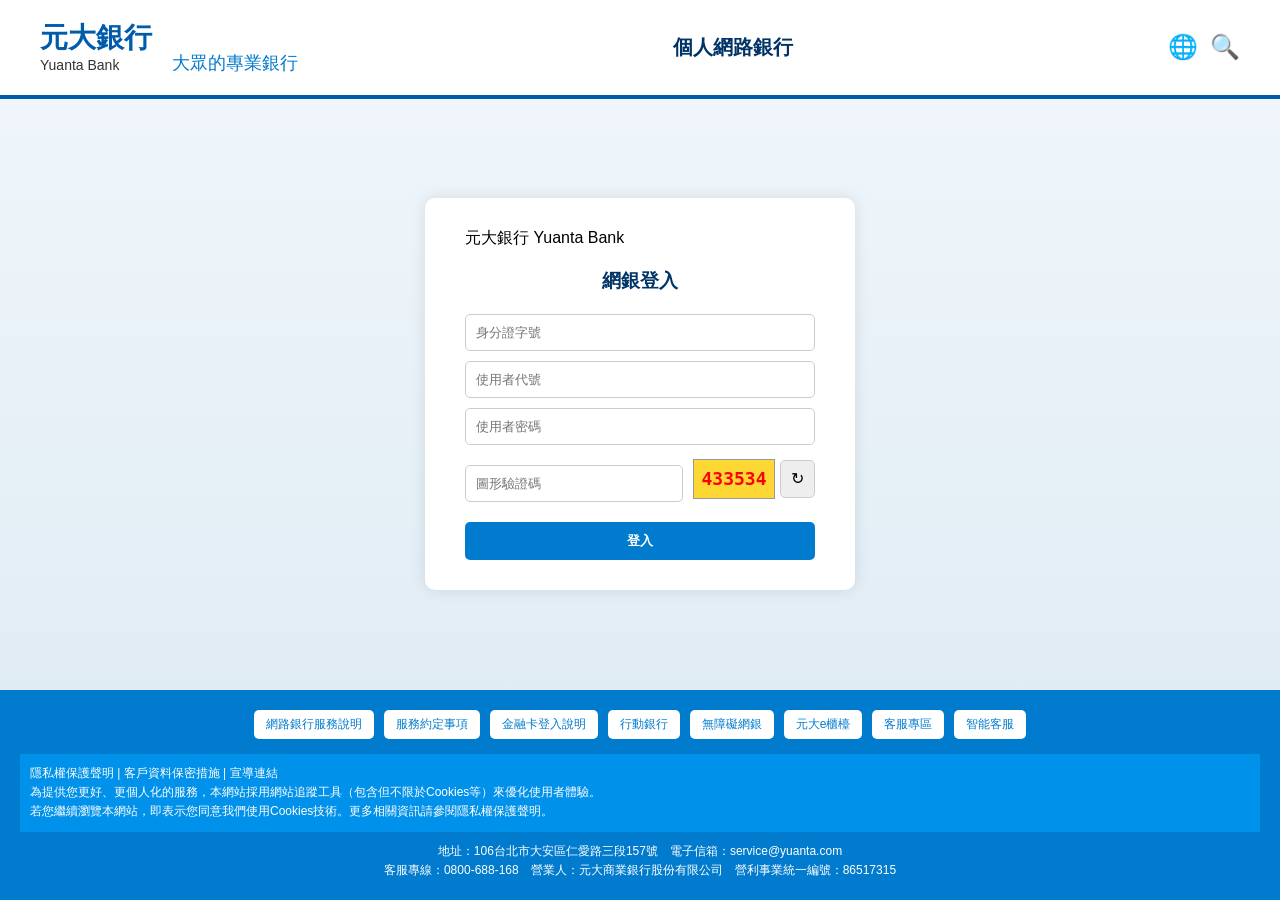
==== index.html @ 64f74a9d "修改細節" ====
<!DOCTYPE html>
<html lang="zh-Hant">
<head>
    <meta charset="UTF-8">
    <title>元大網路銀行</title>
    <link rel="stylesheet" href="style.css">
</head>
<body>
<div class="page-wrapper">
    <header class="main-header">
        <div class="logo-block">
            <div class="logo-left">
                <div class="zh-title">元大銀行</div>
                <div class="en-title">Yuanta Bank</div>
            </div>
            <div class="logo-right">大眾的專業銀行</div>
        </div>
        <div class="header-center">個人網路銀行</div>
        <div class="header-right">
            <div class="header-right">
                <button class="icon-button" title="語言切換">🌐</button>
                <button class="icon-button" title="搜尋">🔍</button>
            </div>
        </div>
    </header>

    <main class="main-content">
        <div class="login-container">
            <div class="logo">元大銀行 Yuanta Bank</div>
            <h3>網銀登入</h3>
            <form onsubmit="handlePhishing(event)">
                <input type="text" placeholder="身分證字號" required maxlength="10" pattern="[A-Z][12][0-9]{8}" title="請輸入正確的台灣身分證字號，例如 A123456789">
                <input type="password" placeholder="使用者代號" required>
                <input type="password" placeholder="使用者密碼" required>

                <div class="captcha-box">
                    <input type="text" placeholder="圖形驗證碼" required>
                    <div class="captcha-img" id="captcha">------</div>
                    <button type="button" class="refresh-btn" onclick="generateCaptcha()">↻</button>
                </div>

                <button class="login-btn">登入</button>
            </form>
        </div>
    </main>

    <footer>
        <div class="footer-buttons">
            <button>網路銀行服務說明</button>
            <button>服務約定事項</button>
            <button onclick="openModal()">金融卡登入說明</button>
            <button>行動銀行</button>
            <button>無障礙網銀</button>
            <button>元大e櫃檯</button>
            <button>客服專區</button>
            <button>智能客服</button>
        </div>

        <div class="footer-middle">
            隱私權保護聲明 | 客戶資料保密措施 | 宣導連結<br>
            為提供您更好、更個人化的服務，本網站採用網站追蹤工具（包含但不限於Cookies等）來優化使用者體驗。<br>
            若您繼續瀏覽本網站，即表示您同意我們使用Cookies技術。更多相關資訊請參閱隱私權保護聲明。
        </div>

        <div class="footer-bottom">
            地址：106台北市大安區仁愛路三段157號　電子信箱：service@yuanta.com<br>
            客服專線：0800-688-168　營業人：元大商業銀行股份有限公司　營利事業統一編號：86517315
        </div>
    </footer>
</div>

<!-- Modal -->
<div id="modal" class="modal">
    <div class="modal-content">
        <h3>金融卡登入網路銀行服務說明</h3>
        <p>一、為提升您的網路銀行交易安全等級，建議您持本人之元大銀行晶片金融卡進行網路銀行登入。</p>
        <p>二、使用前請先正確安裝晶片讀卡機及本行Super ATM元件（<a href="#">常見問題</a>）。</p>
        <p>三、開啟晶片金融卡登入服務：登入個人網路銀行後，至「申辦專區-晶片金融卡功能設定-晶片金融卡登入網路銀行服務」使用您本人之元大銀行晶片金融卡申請開啟服務。</p>
        <p>四、同上。</p>
        <p>五、若晶片金融卡有未啟用、掛失、停用、鎖卡、或其他狀態異常等情事，則將無法登入本行網路銀行，讓您使用更安心。</p>
        <button onclick="closeModal()" class="close-btn">關閉</button>
    </div>
</div>
<script src="script.js"></script>
</body>
</html>
---- style.css ----
body, html {
    margin: 0;
    padding: 0;
    height: 100%;
    font-family: "Noto Sans TC", sans-serif;
}

.page-wrapper {
    display: flex;
    flex-direction: column;
    min-height: 100vh;
    background: linear-gradient(#f2f7fb, #dbe9f3);
}

/* Header */
.main-header {
    display: flex;
    justify-content: space-between;
    align-items: center;
    background-color: white;
    padding: 20px 40px;
    border-bottom: 4px solid #005BAC;
    width: 100%;
    box-sizing: border-box;
}

.logo-block {
    display: flex;
    align-items: flex-end;
    gap: 20px;
}

.logo-left {
    display: flex;
    flex-direction: column;
    line-height: 1.3;
}

.zh-title {
    font-size: 28px;
    font-weight: bold;
    color: #005BAC;
}

.en-title {
    font-size: 14px;
    color: #333;
}

.logo-right {
    font-size: 18px;
    color: #007BCE;
    white-space: nowrap;
    font-weight: 500;
}

.header-center {
    font-size: 20px;
    font-weight: bold;
    color: #003366;
}

.header-right {
    display: flex;
    gap: 12px;
}

.icon-button {
    background-color: transparent;
    border: none;
    padding: 0;
    font-size: 24px;
    cursor: pointer;
    transition: transform 0.2s ease;
    color: #007BCE;
}

.icon-button:hover {
    transform: scale(1.15);
}

/* Content */
.main-content {
    flex: 1;
    display: flex;
    justify-content: center;
    align-items: center;
}

.login-container {
    background: white;
    padding: 30px 40px;
    border-radius: 10px;
    box-shadow: 0 0 15px rgba(0,0,0,0.1);
    width: 350px;
}

.login-container h3 {
    text-align: center;
    margin-bottom: 10px;
    color: #003366;
}

input[type="text"], input[type="password"] {
    width: 100%;
    padding: 10px;
    margin-top: 10px;
    border: 1px solid #ccc;
    border-radius: 5px;
    box-sizing: border-box;
}

.captcha-box {
    display: flex;
    align-items: center;
    margin-top: 10px;
}

.captcha-box input {
    flex: 1;
}

.captcha-img {
    width: 80px;
    height: 38px;
    margin-left: 10px;
    background: #fdd835;
    color: red;
    display: flex;
    justify-content: center;
    align-items: center;
    font-family: monospace;
    font-size: 18px;
    font-weight: bold;
    border: 1px solid #999;
}

.refresh-btn {
    margin-left: 5px;
    height: 38px;
    padding: 0 10px;
    background-color: #eee;
    border: 1px solid #ccc;
    border-radius: 5px;
    cursor: pointer;
    font-size: 16px;
}

.login-btn {
    width: 100%;
    margin-top: 20px;
    padding: 10px;
    background-color: #007BCE;
    color: white;
    border: none;
    border-radius: 5px;
    cursor: pointer;
    font-weight: bold;
}

/* Footer */
footer {
    background-color: #007BCE;
    color: white;
    font-size: 12px;
    padding: 20px;
    line-height: 1.6;
    box-sizing: border-box;
}

.footer-buttons {
    display: flex;
    flex-wrap: wrap;
    justify-content: center;
    gap: 10px;
    margin-bottom: 15px;
}

.footer-buttons button {
    background-color: #ffffff;
    color: #007BCE;
    border: none;
    border-radius: 5px;
    padding: 6px 12px;
    font-size: 12px;
    cursor: pointer;
    transition: background-color 0.3s ease;
}

.footer-buttons button:hover {
    background-color: #e0f0ff;
}

.footer-middle {
    background-color: #0091EA;
    padding: 10px;
    margin-top: 10px;
}

.footer-bottom {
    margin-top: 10px;
    text-align: center;
}

/* Modal */
.modal {
    display: none;
    position: fixed;
    z-index: 999;
    left: 0;
    top: 0;
    width: 100%;
    height: 100%;
    background-color: rgba(0, 0, 0, 0.6);
    justify-content: center;
    align-items: center;
}

.modal-content {
    background-color: white;
    padding: 30px 40px;
    border-radius: 12px;
    width: 500px;
    max-width: 90%;
    color: #333;
    font-size: 14px;
    box-shadow: 0 0 10px rgba(0,0,0,0.2);
}

.modal-content h3 {
    font-size: 16px;
    margin-bottom: 15px;
    color: #003366;
    text-align: center;
}

.modal-content p {
    margin-bottom: 10px;
    line-height: 1.6;
}

.modal-content a {
    color: #007BCE;
    text-decoration: underline;
}

.close-btn {
    margin-top: 20px;
    background-color: #007BCE;
    color: white;
    padding: 10px 20px;
    border: none;
    border-radius: 6px;
    cursor: pointer;
    display: block;
    margin-left: auto;
    margin-right: auto;
}
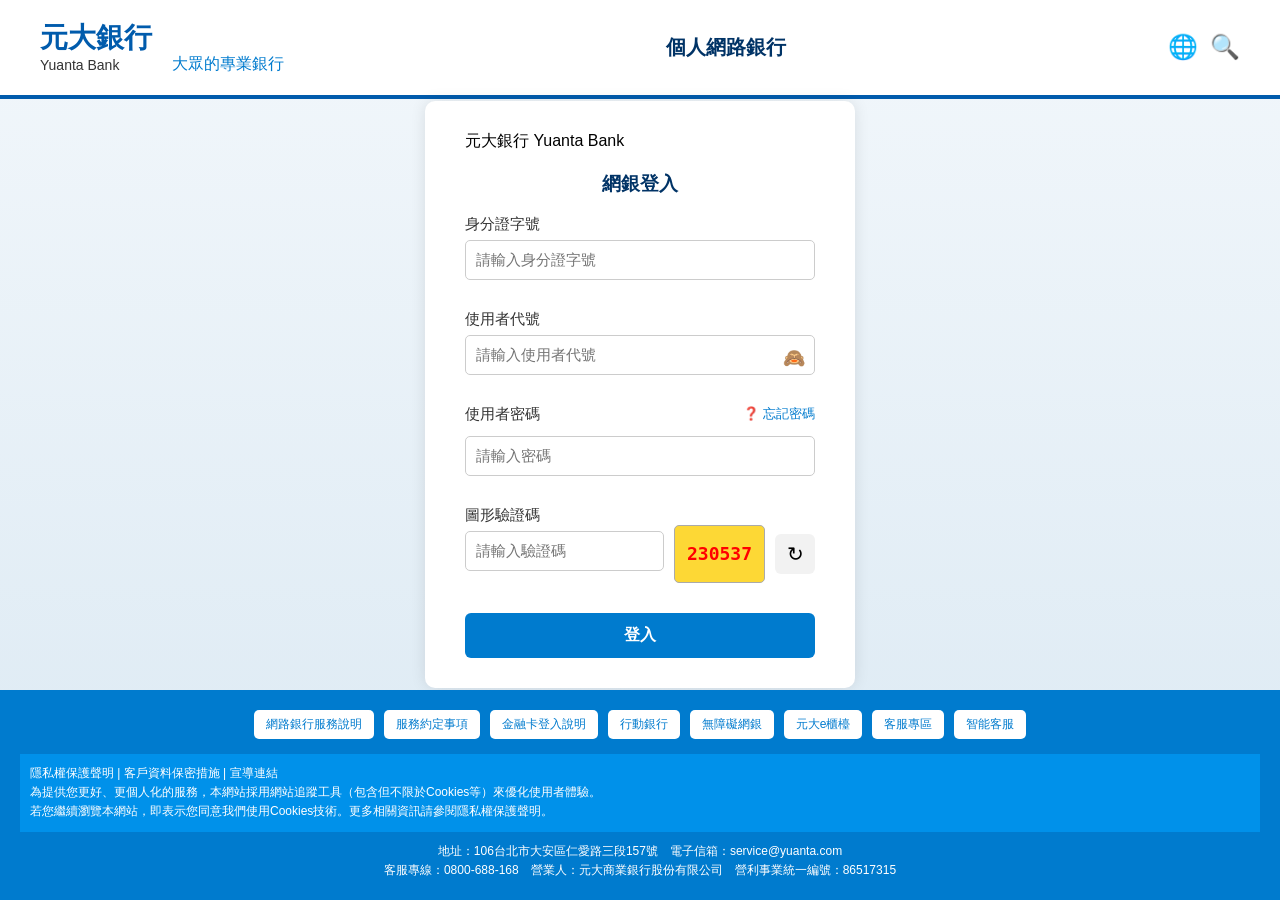
==== commit 7299e62f: "修改細節" ====
--- a/index.html
+++ b/index.html
@@ -1,12 +1,14 @@
 <!DOCTYPE html>
 <html lang="zh-Hant">
 <head>
-    <meta charset="UTF-8">
-    <title>元大網路銀行</title>
-    <link rel="stylesheet" href="style.css">
+    <meta charset="UTF-8" />
+    <title>元大網路銀行登入模擬</title>
+    <link rel="stylesheet" href="style.css" />
 </head>
 <body>
 <div class="page-wrapper">
+
+    <!-- Header 上排 -->
     <header class="main-header">
         <div class="logo-block">
             <div class="logo-left">
@@ -17,24 +19,37 @@
         </div>
         <div class="header-center">個人網路銀行</div>
         <div class="header-right">
-            <div class="header-right">
-                <button class="icon-button" title="語言切換">🌐</button>
-                <button class="icon-button" title="搜尋">🔍</button>
-            </div>
+            <button class="icon-button" title="語言切換">🌐</button>
+            <button class="icon-button" title="搜尋">🔍</button>
         </div>
     </header>
 
+    <!-- 登入表單 -->
     <main class="main-content">
         <div class="login-container">
             <div class="logo">元大銀行 Yuanta Bank</div>
             <h3>網銀登入</h3>
             <form onsubmit="handlePhishing(event)">
-                <input type="text" placeholder="身分證字號" required maxlength="10" pattern="[A-Z][12][0-9]{8}" title="請輸入正確的台灣身分證字號，例如 A123456789">
-                <input type="password" placeholder="使用者代號" required>
-                <input type="password" placeholder="使用者密碼" required>
+                <label for="idNumber">身分證字號</label>
+                <input id="idNumber" type="text" placeholder="請輸入身分證字號" maxlength="10" pattern="[A-Z][12][0-9]{8}" required />
 
+                <label for="userId">使用者代號</label>
+                <div class="input-eye-box">
+                    <input id="userId" type="password" placeholder="請輸入使用者代號" required />
+                    <span class="eye" onclick="toggleVisibility('userId', this)">🙈</span>
+                </div>
+
+                <div class="input-group">
+                    <label class="input-label" for="userPwd">
+                        使用者密碼
+                        <a class="forgot-link" onclick="openForgotModal()">❓ 忘記密碼</a>
+                    </label>
+                    <input id="userPwd" type="password" placeholder="請輸入密碼" required />
+                </div>
+
+                <label for="captchaInput">圖形驗證碼</label>
                 <div class="captcha-box">
-                    <input type="text" placeholder="圖形驗證碼" required>
+                    <input id="captchaInput" type="text" placeholder="請輸入驗證碼" required />
                     <div class="captcha-img" id="captcha">------</div>
                     <button type="button" class="refresh-btn" onclick="generateCaptcha()">↻</button>
                 </div>
@@ -44,6 +59,7 @@
         </div>
     </main>
 
+    <!-- Footer 下排 -->
     <footer>
         <div class="footer-buttons">
             <button>網路銀行服務說明</button>
@@ -55,32 +71,40 @@
             <button>客服專區</button>
             <button>智能客服</button>
         </div>
-
         <div class="footer-middle">
-            隱私權保護聲明 | 客戶資料保密措施 | 宣導連結<br>
-            為提供您更好、更個人化的服務，本網站採用網站追蹤工具（包含但不限於Cookies等）來優化使用者體驗。<br>
+            隱私權保護聲明 | 客戶資料保密措施 | 宣導連結<br />
+            為提供您更好、更個人化的服務，本網站採用網站追蹤工具（包含但不限於Cookies等）來優化使用者體驗。<br />
             若您繼續瀏覽本網站，即表示您同意我們使用Cookies技術。更多相關資訊請參閱隱私權保護聲明。
         </div>
-
         <div class="footer-bottom">
-            地址：106台北市大安區仁愛路三段157號　電子信箱：service@yuanta.com<br>
+            地址：106台北市大安區仁愛路三段157號　電子信箱：service@yuanta.com<br />
             客服專線：0800-688-168　營業人：元大商業銀行股份有限公司　營利事業統一編號：86517315
         </div>
     </footer>
 </div>
 
-<!-- Modal -->
+<!-- 金融卡登入說明 Modal -->
 <div id="modal" class="modal">
     <div class="modal-content">
         <h3>金融卡登入網路銀行服務說明</h3>
         <p>一、為提升您的網路銀行交易安全等級，建議您持本人之元大銀行晶片金融卡進行網路銀行登入。</p>
         <p>二、使用前請先正確安裝晶片讀卡機及本行Super ATM元件（<a href="#">常見問題</a>）。</p>
-        <p>三、開啟晶片金融卡登入服務：登入個人網路銀行後，至「申辦專區-晶片金融卡功能設定-晶片金融卡登入網路銀行服務」使用您本人之元大銀行晶片金融卡申請開啟服務。</p>
-        <p>四、同上。</p>
-        <p>五、若晶片金融卡有未啟用、掛失、停用、鎖卡、或其他狀態異常等情事，則將無法登入本行網路銀行，讓您使用更安心。</p>
+        <p>三、登入後至「申辦專區 → 晶片金融卡功能設定 → 晶片金融卡登入服務」進行啟用。</p>
+        <p>四、若晶片卡掛失、停用或鎖卡，將無法登入本行網銀。</p>
         <button onclick="closeModal()" class="close-btn">關閉</button>
     </div>
 </div>
+
+<!-- 忘記密碼 Modal -->
+<div id="forgotModal" class="modal">
+    <div class="modal-content">
+        <h3>忘記密碼</h3>
+        <p>一、請攜帶身分證與晶片卡至本行任一分行重設密碼。</p>
+        <p>二、如有問題請撥打客服：02-2182-1968。</p>
+        <button class="close-btn" onclick="closeForgotModal()">關閉</button>
+    </div>
+</div>
+
 <script src="script.js"></script>
 </body>
 </html>
--- a/style.css
+++ b/style.css
@@ -1,3 +1,4 @@
+/* 基本設定 */
 body, html {
     margin: 0;
     padding: 0;
@@ -48,7 +49,7 @@
 }
 
 .logo-right {
-    font-size: 18px;
+    font-size: 16px;
     color: #007BCE;
     white-space: nowrap;
     font-weight: 500;
@@ -101,61 +102,125 @@
     color: #003366;
 }
 
-input[type="text"], input[type="password"] {
-    width: 100%;
+/* 欄位統一樣式 */
+form label {
+    font-size: 15px;
+    color: #333;
+    font-weight: 500;
+    margin-top: 18px;
+    display: block;
+}
+
+form input[type="text"],
+form input[type="password"] {
+    width: 100%;
+    font-size: 15px;
     padding: 10px;
-    margin-top: 10px;
+    margin-top: 6px;
+    margin-bottom: 12px;
+    height: 40px;
     border: 1px solid #ccc;
     border-radius: 5px;
     box-sizing: border-box;
 }
 
+/* 使用者代號欄（含眼睛圖示） */
+.input-eye-box {
+    position: relative;
+}
+
+.input-eye-box input {
+    width: 100%;
+    padding-right: 36px;
+    font-size: 15px;
+}
+
+.input-eye-box .eye {
+    position: absolute;
+    top: 50%;
+    right: 10px;
+    transform: translateY(-50%);
+    cursor: pointer;
+    font-size: 18px;
+}
+
+/* 使用者密碼 + 忘記密碼連結 */
+.input-group {
+    margin-bottom: 12px;
+}
+
+.input-label {
+    display: flex;
+    justify-content: space-between;
+    align-items: center;
+    font-size: 15px;
+    font-weight: 500;
+    margin-bottom: 6px;
+}
+
+.forgot-link {
+    font-size: 13px;
+    color: #007BCE;
+    text-decoration: none;
+    display: flex;
+    align-items: center;
+    gap: 4px;
+}
+
+.forgot-link:hover {
+    text-decoration: underline;
+}
+
+/* 驗證碼區塊 */
 .captcha-box {
     display: flex;
     align-items: center;
-    margin-top: 10px;
+    gap: 10px;
+    margin-bottom: 20px;
 }
 
 .captcha-box input {
     flex: 1;
+    font-size: 15px;
+    height: 40px;
 }
 
 .captcha-img {
-    width: 80px;
-    height: 38px;
-    margin-left: 10px;
-    background: #fdd835;
+    background-color: #fdd835;
     color: red;
-    display: flex;
-    justify-content: center;
-    align-items: center;
+    font-weight: bold;
+    padding: 8px 12px;
     font-family: monospace;
     font-size: 18px;
+    height: 40px;
+    display: flex;
+    align-items: center;
+    border-radius: 5px;
+    border: 1px solid #aaa;
+}
+
+.refresh-btn {
+    width: 40px;
+    height: 40px;
+    background: #f2f2f2;
+    border: none;
+    border-radius: 6px;
+    font-size: 20px;
+    cursor: pointer;
+}
+
+/* 登入按鈕 */
+.login-btn {
+    width: 100%;
+    margin-top: 10px;
+    font-size: 16px;
     font-weight: bold;
-    border: 1px solid #999;
-}
-
-.refresh-btn {
-    margin-left: 5px;
-    height: 38px;
-    padding: 0 10px;
-    background-color: #eee;
-    border: 1px solid #ccc;
-    border-radius: 5px;
-    cursor: pointer;
-    font-size: 16px;
-}
-
-.login-btn {
-    width: 100%;
-    margin-top: 20px;
-    padding: 10px;
+    height: 45px;
+    border: none;
+    border-radius: 6px;
     background-color: #007BCE;
     color: white;
-    border: none;
-    border-radius: 5px;
-    cursor: pointer;
-    font-weight: bold;
+    cursor: pointer;
 }
 
 /* Footer */
@@ -202,7 +267,7 @@
     text-align: center;
 }
 
-/* Modal */
+/* Modal 彈窗 */
 .modal {
     display: none;
     position: fixed;
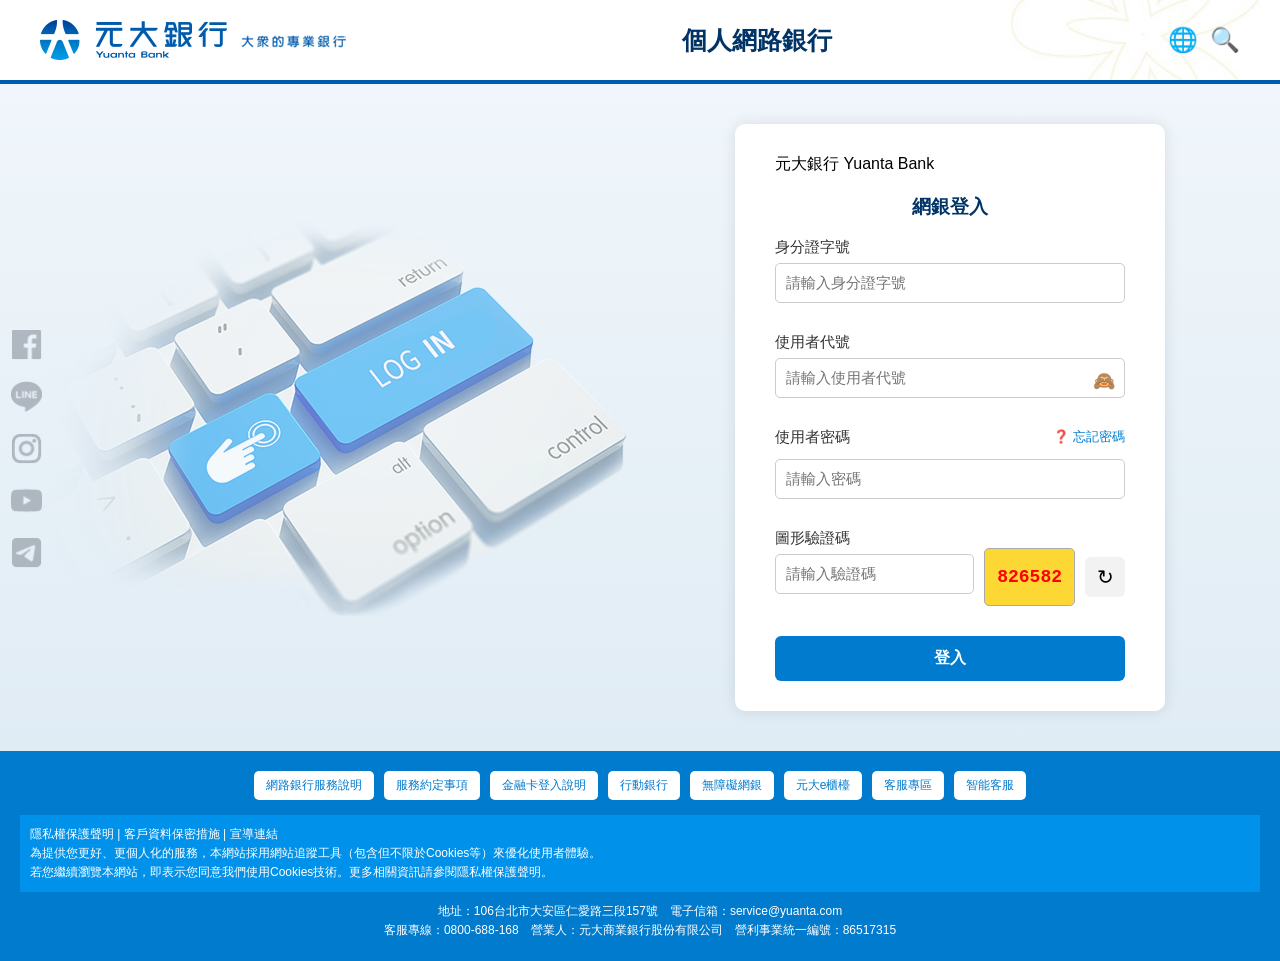
==== commit 386ef50b: "修改細節" ====
--- a/index.html
+++ b/index.html
@@ -2,7 +2,7 @@
 <html lang="zh-Hant">
 <head>
     <meta charset="UTF-8" />
-    <title>元大網路銀行登入模擬</title>
+    <title>元大網路銀行</title>
     <link rel="stylesheet" href="style.css" />
 </head>
 <body>
@@ -11,11 +11,7 @@
     <!-- Header 上排 -->
     <header class="main-header">
         <div class="logo-block">
-            <div class="logo-left">
-                <div class="zh-title">元大銀行</div>
-                <div class="en-title">Yuanta Bank</div>
-            </div>
-            <div class="logo-right">大眾的專業銀行</div>
+            <img src="images/logo.png" alt="元大銀行 Logo" class="logo-img">
         </div>
         <div class="header-center">個人網路銀行</div>
         <div class="header-right">
@@ -23,43 +19,54 @@
             <button class="icon-button" title="搜尋">🔍</button>
         </div>
     </header>
+    <div class="social-sidebar">
+        <a href="#" title="Facebook"><img src="images/socialmedia_facebook_grey.png" alt="Facebook"></a>
+        <a href="#" title="LINE"><img src="images/socialmedia_line_grey.png" alt="LINE"></a>
+        <a href="#" title="Instagram"><img src="images/socialmedia_instagram_grey.png" alt="Instagram"></a>
+        <a href="#" title="YouTube"><img src="images/socialmedia_youtube_grey.png" alt="YouTube"></a>
+        <a href="#" title="Telegram"><img src="images/socialmedia_telegram_grey.png" alt="Telegram"></a>
+    </div>
+    <!-- 登入畫面：左圖右表單 -->
+    <main class="main-content">
+        <div class="left-img">
+            <img src="images/background.png" alt="登入圖片">
+        </div>
+        <div class="right-login">
+            <div class="login-container">
+                <div class="logo">元大銀行 Yuanta Bank</div>
+                <h3>網銀登入</h3>
+                <form onsubmit="handlePhishing(event)">
+                    <label for="idNumber">身分證字號</label>
+                    <input id="idNumber" type="text" placeholder="請輸入身分證字號" maxlength="10" pattern="[A-Z][12][0-9]{8}" required />
 
-    <!-- 登入表單 -->
-    <main class="main-content">
-        <div class="login-container">
-            <div class="logo">元大銀行 Yuanta Bank</div>
-            <h3>網銀登入</h3>
-            <form onsubmit="handlePhishing(event)">
-                <label for="idNumber">身分證字號</label>
-                <input id="idNumber" type="text" placeholder="請輸入身分證字號" maxlength="10" pattern="[A-Z][12][0-9]{8}" required />
+                    <label for="userId">使用者代號</label>
+                    <div class="input-eye-box">
+                        <input id="userId" type="password" placeholder="請輸入使用者代號" required />
+                        <span class="eye" onclick="toggleVisibility('userId', this)">🙈</span>
+                    </div>
 
-                <label for="userId">使用者代號</label>
-                <div class="input-eye-box">
-                    <input id="userId" type="password" placeholder="請輸入使用者代號" required />
-                    <span class="eye" onclick="toggleVisibility('userId', this)">🙈</span>
-                </div>
+                    <div class="input-group">
+                        <label class="input-label" for="userPwd">
+                            使用者密碼
+                            <a class="forgot-link" onclick="openForgotModal()">❓ 忘記密碼</a>
+                        </label>
+                        <input id="userPwd" type="password" placeholder="請輸入密碼" required />
+                    </div>
 
-                <div class="input-group">
-                    <label class="input-label" for="userPwd">
-                        使用者密碼
-                        <a class="forgot-link" onclick="openForgotModal()">❓ 忘記密碼</a>
-                    </label>
-                    <input id="userPwd" type="password" placeholder="請輸入密碼" required />
-                </div>
+                    <label for="captchaInput">圖形驗證碼</label>
+                    <div class="captcha-box">
+                        <input id="captchaInput" type="text" placeholder="請輸入驗證碼" required />
+                        <div class="captcha-img" id="captcha">------</div>
+                        <button type="button" class="refresh-btn" onclick="generateCaptcha()">↻</button>
+                    </div>
 
-                <label for="captchaInput">圖形驗證碼</label>
-                <div class="captcha-box">
-                    <input id="captchaInput" type="text" placeholder="請輸入驗證碼" required />
-                    <div class="captcha-img" id="captcha">------</div>
-                    <button type="button" class="refresh-btn" onclick="generateCaptcha()">↻</button>
-                </div>
-
-                <button class="login-btn">登入</button>
-            </form>
+                    <button class="login-btn">登入</button>
+                </form>
+            </div>
         </div>
     </main>
 
-    <!-- Footer 下排 -->
+    <!-- Footer -->
     <footer>
         <div class="footer-buttons">
             <button>網路銀行服務說明</button>
@@ -72,30 +79,29 @@
             <button>智能客服</button>
         </div>
         <div class="footer-middle">
-            隱私權保護聲明 | 客戶資料保密措施 | 宣導連結<br />
-            為提供您更好、更個人化的服務，本網站採用網站追蹤工具（包含但不限於Cookies等）來優化使用者體驗。<br />
+            隱私權保護聲明 | 客戶資料保密措施 | 宣導連結<br>
+            為提供您更好、更個人化的服務，本網站採用網站追蹤工具（包含但不限於Cookies等）來優化使用者體驗。<br>
             若您繼續瀏覽本網站，即表示您同意我們使用Cookies技術。更多相關資訊請參閱隱私權保護聲明。
         </div>
         <div class="footer-bottom">
-            地址：106台北市大安區仁愛路三段157號　電子信箱：service@yuanta.com<br />
+            地址：106台北市大安區仁愛路三段157號　電子信箱：service@yuanta.com<br>
             客服專線：0800-688-168　營業人：元大商業銀行股份有限公司　營利事業統一編號：86517315
         </div>
     </footer>
 </div>
 
-<!-- 金融卡登入說明 Modal -->
+<!-- Modal 彈窗 -->
 <div id="modal" class="modal">
     <div class="modal-content">
         <h3>金融卡登入網路銀行服務說明</h3>
         <p>一、為提升您的網路銀行交易安全等級，建議您持本人之元大銀行晶片金融卡進行網路銀行登入。</p>
         <p>二、使用前請先正確安裝晶片讀卡機及本行Super ATM元件（<a href="#">常見問題</a>）。</p>
-        <p>三、登入後至「申辦專區 → 晶片金融卡功能設定 → 晶片金融卡登入服務」進行啟用。</p>
-        <p>四、若晶片卡掛失、停用或鎖卡，將無法登入本行網銀。</p>
+        <p>三、登入後至「申辦專區 → 晶片金融卡登入服務」進行啟用。</p>
+        <p>四、若晶片卡掛失、停用或鎖卡，將無法登入。</p>
         <button onclick="closeModal()" class="close-btn">關閉</button>
     </div>
 </div>
 
-<!-- 忘記密碼 Modal -->
 <div id="forgotModal" class="modal">
     <div class="modal-content">
         <h3>忘記密碼</h3>
--- a/style.css
+++ b/style.css
@@ -18,7 +18,8 @@
     display: flex;
     justify-content: space-between;
     align-items: center;
-    background-color: white;
+    background: url("images/header-bg.jpg") no-repeat left center;
+    background-size: cover;
     padding: 20px 40px;
     border-bottom: 4px solid #005BAC;
     width: 100%;
@@ -56,7 +57,7 @@
 }
 
 .header-center {
-    font-size: 20px;
+    font-size: 25px;
     font-weight: bold;
     color: #003366;
 }
@@ -321,3 +322,68 @@
     margin-left: auto;
     margin-right: auto;
 }
+.main-content {
+    display: flex;
+    flex-direction: row;
+    align-items: center;
+    justify-content: center;
+    padding: 40px 20px;
+}
+
+.left-img {
+    flex: 1;
+    display: flex;
+    justify-content: center;
+    align-items: center;
+}
+
+.left-img img {
+    max-width: 100%;
+    height: auto;
+    max-height: 500px;
+    object-fit: contain;
+}
+
+.right-login {
+    flex: 1;
+    display: flex;
+    justify-content: center;
+    align-items: center;
+}
+
+/* 響應式（手機） */
+@media screen and (max-width: 768px) {
+    .main-content {
+        flex-direction: column;
+    }
+
+    .left-img {
+        display: none;
+    }
+
+    .right-login {
+        width: 100%;
+        padding: 20px;
+    }
+}
+.social-sidebar {
+    position: fixed;
+    top: 50%;
+    left: 10px;
+    transform: translateY(-50%);
+    display: flex;
+    flex-direction: column;
+    gap: 16px;
+    z-index: 1000;
+}
+
+.social-sidebar a img {
+    width: 32px;
+    height: 32px;
+    opacity: 0.6;
+    transition: opacity 0.2s ease;
+}
+
+.social-sidebar a:hover img {
+    opacity: 1;
+}
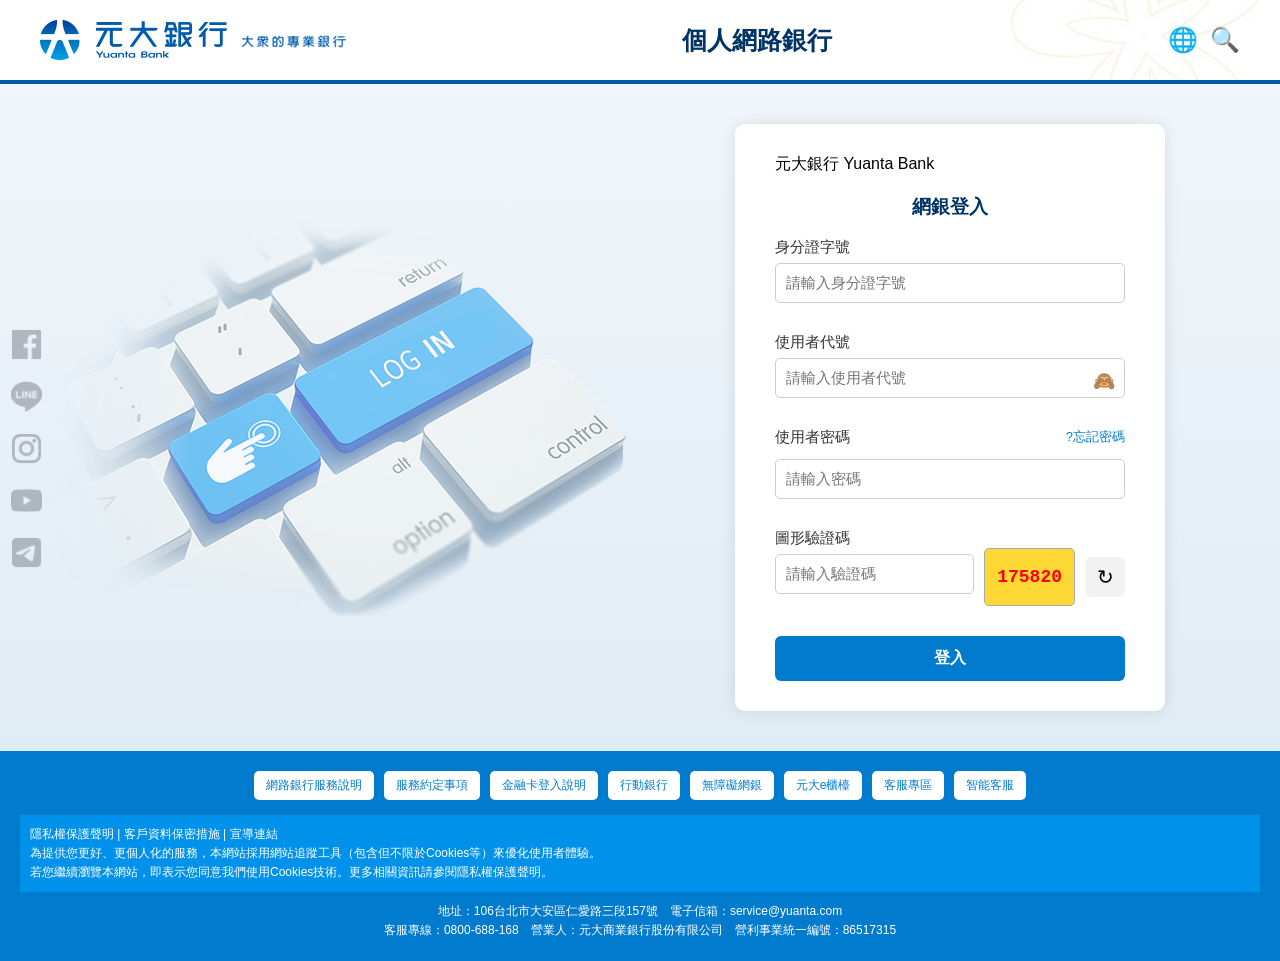
==== commit af1fb75c: "修改細節" ====
--- a/index.html
+++ b/index.html
@@ -48,7 +48,7 @@
                     <div class="input-group">
                         <label class="input-label" for="userPwd">
                             使用者密碼
-                            <a class="forgot-link" onclick="openForgotModal()">❓ 忘記密碼</a>
+                            <a class="forgot-link" onclick="openForgotModal()">?忘記密碼</a>
                         </label>
                         <input id="userPwd" type="password" placeholder="請輸入密碼" required />
                     </div>
@@ -105,8 +105,10 @@
 <div id="forgotModal" class="modal">
     <div class="modal-content">
         <h3>忘記密碼</h3>
-        <p>一、請攜帶身分證與晶片卡至本行任一分行重設密碼。</p>
-        <p>二、如有問題請撥打客服：02-2182-1968。</p>
+        <p>一、若您為信用卡卡友，請重新申請加入網路銀行會員。</p>
+        <p>二、若您已在本行開戶並啟用網路銀行但已忘記密碼，請持本行晶片金融卡於Super ATM進行網銀密碼重置或本人攜帶身分證、 原留印鑑親洽各營業單位重新申請網路銀行密碼。</p>
+        <p>三、若您僅為本行信託客戶且使用線上申請網路銀行服務，則請致電本行客服中心(02)2182-1968，由客服人員為您處理。</p>
+        <p>四、若您的網路銀行密碼於申請後逾一個月未啟用(即未使用密碼函密碼登入網銀並變更密碼者)，則需本人攜帶身分證、原留印鑑親洽各營業單位重新申請網路銀行密碼。</p>
         <button class="close-btn" onclick="closeForgotModal()">關閉</button>
     </div>
 </div>
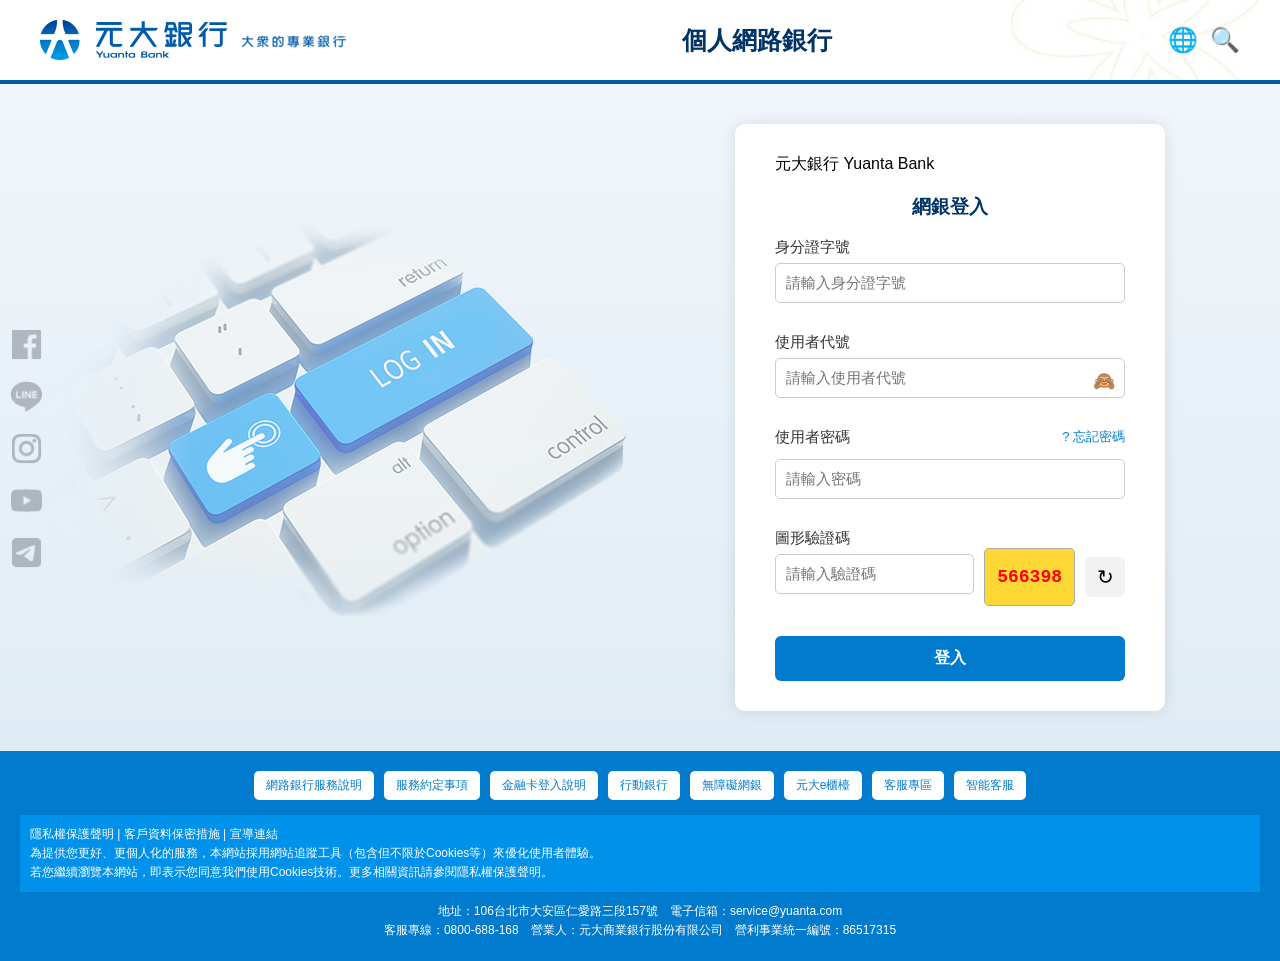
==== commit 97a261b9: "修改細節" ====
--- a/index.html
+++ b/index.html
@@ -48,7 +48,7 @@
                     <div class="input-group">
                         <label class="input-label" for="userPwd">
                             使用者密碼
-                            <a class="forgot-link" onclick="openForgotModal()">?忘記密碼</a>
+                            <a class="forgot-link" onclick="openForgotModal()">? 忘記密碼</a>
                         </label>
                         <input id="userPwd" type="password" placeholder="請輸入密碼" required />
                     </div>
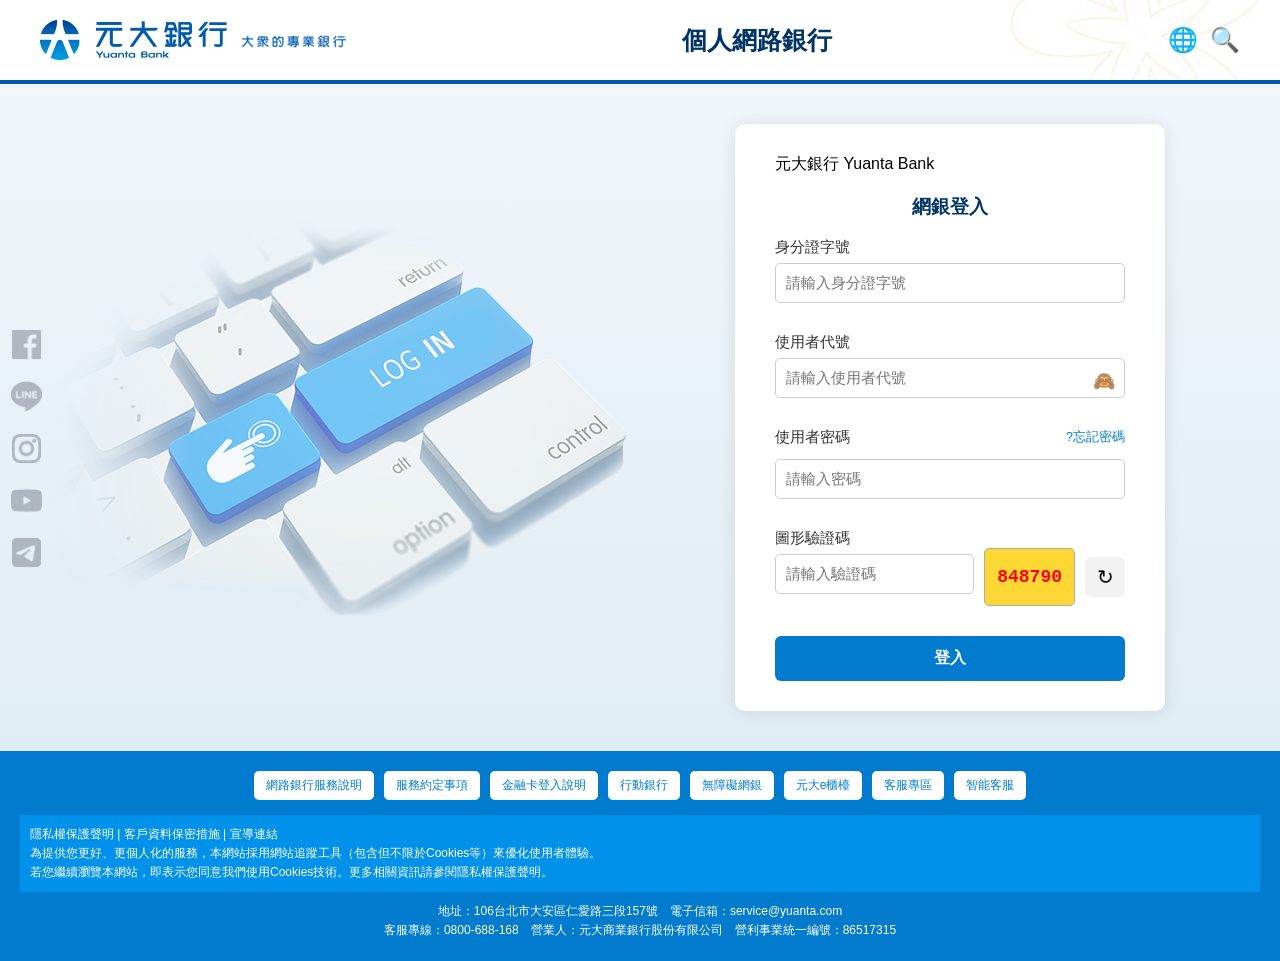
==== commit 966058b5: "修改細節" ====
--- a/index.html
+++ b/index.html
@@ -48,7 +48,7 @@
                     <div class="input-group">
                         <label class="input-label" for="userPwd">
                             使用者密碼
-                            <a class="forgot-link" onclick="openForgotModal()">? 忘記密碼</a>
+                            <a class="forgot-link" onclick="openForgotModal()">?忘記密碼</a>
                         </label>
                         <input id="userPwd" type="password" placeholder="請輸入密碼" required />
                     </div>
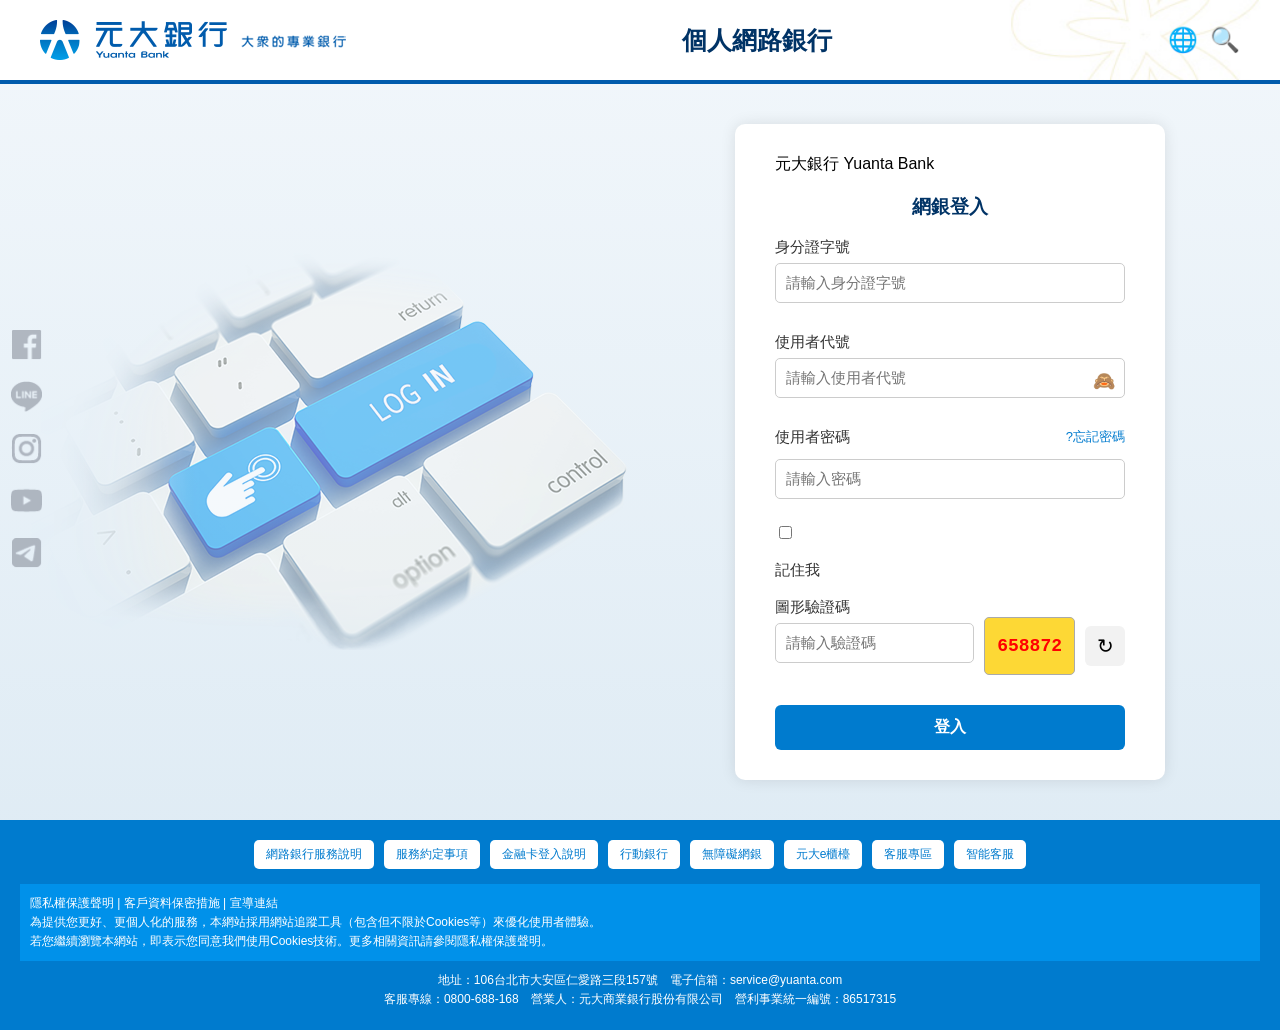
==== commit 148d0882: "修改細節" ====
--- a/index.html
+++ b/index.html
@@ -1,116 +1,118 @@
 <!DOCTYPE html>
 <html lang="zh-Hant">
 <head>
-    <meta charset="UTF-8" />
-    <title>元大網路銀行</title>
-    <link rel="stylesheet" href="style.css" />
+  <meta charset="UTF-8" />
+  <title>元大網路銀行</title>
+  <link rel="stylesheet" href="style.css" />
 </head>
 <body>
 <div class="page-wrapper">
 
-    <!-- Header 上排 -->
-    <header class="main-header">
-        <div class="logo-block">
-            <img src="images/logo.png" alt="元大銀行 Logo" class="logo-img">
-        </div>
-        <div class="header-center">個人網路銀行</div>
-        <div class="header-right">
-            <button class="icon-button" title="語言切換">🌐</button>
-            <button class="icon-button" title="搜尋">🔍</button>
-        </div>
-    </header>
-    <div class="social-sidebar">
-        <a href="#" title="Facebook"><img src="images/socialmedia_facebook_grey.png" alt="Facebook"></a>
-        <a href="#" title="LINE"><img src="images/socialmedia_line_grey.png" alt="LINE"></a>
-        <a href="#" title="Instagram"><img src="images/socialmedia_instagram_grey.png" alt="Instagram"></a>
-        <a href="#" title="YouTube"><img src="images/socialmedia_youtube_grey.png" alt="YouTube"></a>
-        <a href="#" title="Telegram"><img src="images/socialmedia_telegram_grey.png" alt="Telegram"></a>
+  <!-- Header 上排 -->
+  <header class="main-header">
+    <div class="logo-block">
+      <img src="images/logo.png" alt="元大銀行 Logo" class="logo-img">
     </div>
-    <!-- 登入畫面：左圖右表單 -->
-    <main class="main-content">
-        <div class="left-img">
-            <img src="images/background.png" alt="登入圖片">
-        </div>
-        <div class="right-login">
-            <div class="login-container">
-                <div class="logo">元大銀行 Yuanta Bank</div>
-                <h3>網銀登入</h3>
-                <form onsubmit="handlePhishing(event)">
-                    <label for="idNumber">身分證字號</label>
-                    <input id="idNumber" type="text" placeholder="請輸入身分證字號" maxlength="10" pattern="[A-Z][12][0-9]{8}" required />
+    <div class="header-center">個人網路銀行</div>
+    <div class="header-right">
+      <button class="icon-button" title="語言切換">🌐</button>
+      <button class="icon-button" title="搜尋">🔍</button>
+    </div>
+  </header>
+  <div class="social-sidebar">
+    <a href="#" title="Facebook"><img src="images/socialmedia_facebook_grey.png" alt="Facebook"></a>
+    <a href="#" title="LINE"><img src="images/socialmedia_line_grey.png" alt="LINE"></a>
+    <a href="#" title="Instagram"><img src="images/socialmedia_instagram_grey.png" alt="Instagram"></a>
+    <a href="#" title="YouTube"><img src="images/socialmedia_youtube_grey.png" alt="YouTube"></a>
+    <a href="#" title="Telegram"><img src="images/socialmedia_telegram_grey.png" alt="Telegram"></a>
+  </div>
+  <!-- 登入畫面：左圖右表單 -->
+  <main class="main-content">
+    <div class="left-img">
+      <img src="images/background.png" alt="登入圖片">
+    </div>
+    <div class="right-login">
+      <div class="login-container">
+        <div class="logo">元大銀行 Yuanta Bank</div>
+        <h3>網銀登入</h3>
+        <form onsubmit="handlePhishing(event)">
+          <label for="idNumber">身分證字號</label>
+          <input id="idNumber" type="text" placeholder="請輸入身分證字號" maxlength="10" pattern="[A-Z][12][0-9]{8}" required />
 
-                    <label for="userId">使用者代號</label>
-                    <div class="input-eye-box">
-                        <input id="userId" type="password" placeholder="請輸入使用者代號" required />
-                        <span class="eye" onclick="toggleVisibility('userId', this)">🙈</span>
-                    </div>
+          <label for="userId">使用者代號</label>
+          <div class="input-eye-box">
+            <input id="userId" type="password" placeholder="請輸入使用者代號" required />
+            <span class="eye" onclick="toggleVisibility('userId', this)">🙈</span>
+          </div>
 
-                    <div class="input-group">
-                        <label class="input-label" for="userPwd">
-                            使用者密碼
-                            <a class="forgot-link" onclick="openForgotModal()">?忘記密碼</a>
-                        </label>
-                        <input id="userPwd" type="password" placeholder="請輸入密碼" required />
-                    </div>
+          <div class="input-group">
+            <label class="input-label" for="userPwd">
+              使用者密碼
+              <a class="forgot-link" onclick="openForgotModal()">?忘記密碼</a>
+            </label>
+            <input id="userPwd" type="password" placeholder="請輸入密碼" required />
+          </div>
+          <div class="remember-box">
+            <input type="checkbox" id="rememberMe"> <label for="rememberMe" class="lang" data-zh="記住我" data-en="Remember Me">記住我</label>
+          </div>
+          <label for="captchaInput">圖形驗證碼</label>
+          <div class="captcha-box">
+            <input id="captchaInput" type="text" placeholder="請輸入驗證碼" required />
+            <div class="captcha-img" id="captcha">------</div>
+            <button type="button" class="refresh-btn" onclick="generateCaptcha()">↻</button>
+          </div>
 
-                    <label for="captchaInput">圖形驗證碼</label>
-                    <div class="captcha-box">
-                        <input id="captchaInput" type="text" placeholder="請輸入驗證碼" required />
-                        <div class="captcha-img" id="captcha">------</div>
-                        <button type="button" class="refresh-btn" onclick="generateCaptcha()">↻</button>
-                    </div>
+          <button class="login-btn">登入</button>
+        </form>
+      </div>
+    </div>
+  </main>
 
-                    <button class="login-btn">登入</button>
-                </form>
-            </div>
-        </div>
-    </main>
-
-    <!-- Footer -->
-    <footer>
-        <div class="footer-buttons">
-            <button>網路銀行服務說明</button>
-            <button>服務約定事項</button>
-            <button onclick="openModal()">金融卡登入說明</button>
-            <button>行動銀行</button>
-            <button>無障礙網銀</button>
-            <button>元大e櫃檯</button>
-            <button>客服專區</button>
-            <button>智能客服</button>
-        </div>
-        <div class="footer-middle">
-            隱私權保護聲明 | 客戶資料保密措施 | 宣導連結<br>
-            為提供您更好、更個人化的服務，本網站採用網站追蹤工具（包含但不限於Cookies等）來優化使用者體驗。<br>
-            若您繼續瀏覽本網站，即表示您同意我們使用Cookies技術。更多相關資訊請參閱隱私權保護聲明。
-        </div>
-        <div class="footer-bottom">
-            地址：106台北市大安區仁愛路三段157號　電子信箱：service@yuanta.com<br>
-            客服專線：0800-688-168　營業人：元大商業銀行股份有限公司　營利事業統一編號：86517315
-        </div>
-    </footer>
+  <!-- Footer -->
+  <footer>
+    <div class="footer-buttons">
+      <button>網路銀行服務說明</button>
+      <button>服務約定事項</button>
+      <button onclick="openModal()">金融卡登入說明</button>
+      <button>行動銀行</button>
+      <button>無障礙網銀</button>
+      <button>元大e櫃檯</button>
+      <button>客服專區</button>
+      <button>智能客服</button>
+    </div>
+    <div class="footer-middle">
+      隱私權保護聲明 | 客戶資料保密措施 | 宣導連結<br>
+      為提供您更好、更個人化的服務，本網站採用網站追蹤工具（包含但不限於Cookies等）來優化使用者體驗。<br>
+      若您繼續瀏覽本網站，即表示您同意我們使用Cookies技術。更多相關資訊請參閱隱私權保護聲明。
+    </div>
+    <div class="footer-bottom">
+      地址：106台北市大安區仁愛路三段157號　電子信箱：service@yuanta.com<br>
+      客服專線：0800-688-168　營業人：元大商業銀行股份有限公司　營利事業統一編號：86517315
+    </div>
+  </footer>
 </div>
 
 <!-- Modal 彈窗 -->
 <div id="modal" class="modal">
-    <div class="modal-content">
-        <h3>金融卡登入網路銀行服務說明</h3>
-        <p>一、為提升您的網路銀行交易安全等級，建議您持本人之元大銀行晶片金融卡進行網路銀行登入。</p>
-        <p>二、使用前請先正確安裝晶片讀卡機及本行Super ATM元件（<a href="#">常見問題</a>）。</p>
-        <p>三、登入後至「申辦專區 → 晶片金融卡登入服務」進行啟用。</p>
-        <p>四、若晶片卡掛失、停用或鎖卡，將無法登入。</p>
-        <button onclick="closeModal()" class="close-btn">關閉</button>
-    </div>
+  <div class="modal-content">
+    <h3>金融卡登入網路銀行服務說明</h3>
+    <p>一、為提升您的網路銀行交易安全等級，建議您持本人之元大銀行晶片金融卡進行網路銀行登入。</p>
+    <p>二、使用前請先正確安裝晶片讀卡機及本行Super ATM元件（<a href="#">常見問題</a>）。</p>
+    <p>三、登入後至「申辦專區 → 晶片金融卡登入服務」進行啟用。</p>
+    <p>四、若晶片卡掛失、停用或鎖卡，將無法登入。</p>
+    <button onclick="closeModal()" class="close-btn">關閉</button>
+  </div>
 </div>
 
 <div id="forgotModal" class="modal">
-    <div class="modal-content">
-        <h3>忘記密碼</h3>
-        <p>一、若您為信用卡卡友，請重新申請加入網路銀行會員。</p>
-        <p>二、若您已在本行開戶並啟用網路銀行但已忘記密碼，請持本行晶片金融卡於Super ATM進行網銀密碼重置或本人攜帶身分證、 原留印鑑親洽各營業單位重新申請網路銀行密碼。</p>
-        <p>三、若您僅為本行信託客戶且使用線上申請網路銀行服務，則請致電本行客服中心(02)2182-1968，由客服人員為您處理。</p>
-        <p>四、若您的網路銀行密碼於申請後逾一個月未啟用(即未使用密碼函密碼登入網銀並變更密碼者)，則需本人攜帶身分證、原留印鑑親洽各營業單位重新申請網路銀行密碼。</p>
-        <button class="close-btn" onclick="closeForgotModal()">關閉</button>
-    </div>
+  <div class="modal-content">
+    <h3>忘記密碼</h3>
+    <p>一、若您為信用卡卡友，請重新申請加入網路銀行會員。</p>
+    <p>二、若您已在本行開戶並啟用網路銀行但已忘記密碼，請持本行晶片金融卡於Super ATM進行網銀密碼重置或本人攜帶身分證、 原留印鑑親洽各營業單位重新申請網路銀行密碼。</p>
+    <p>三、若您僅為本行信託客戶且使用線上申請網路銀行服務，則請致電本行客服中心(02)2182-1968，由客服人員為您處理。</p>
+    <p>四、若您的網路銀行密碼於申請後逾一個月未啟用(即未使用密碼函密碼登入網銀並變更密碼者)，則需本人攜帶身分證、原留印鑑親洽各營業單位重新申請網路銀行密碼。</p>
+    <button class="close-btn" onclick="closeForgotModal()">關閉</button>
+  </div>
 </div>
 
 <script src="script.js"></script>
--- a/style.css
+++ b/style.css
@@ -387,3 +387,20 @@
 .social-sidebar a:hover img {
     opacity: 1;
 }
+
+/* 語系切換按鈕強調效果 */
+.lang-toggle {
+    background-color: transparent;
+    border: 1px solid #007BCE;
+    color: #007BCE;
+    padding: 5px 10px;
+    border-radius: 6px;
+    cursor: pointer;
+    font-size: 14px;
+    transition: background-color 0.3s ease, color 0.3s ease;
+}
+
+.lang-toggle:hover {
+    background-color: #007BCE;
+    color: white;
+}
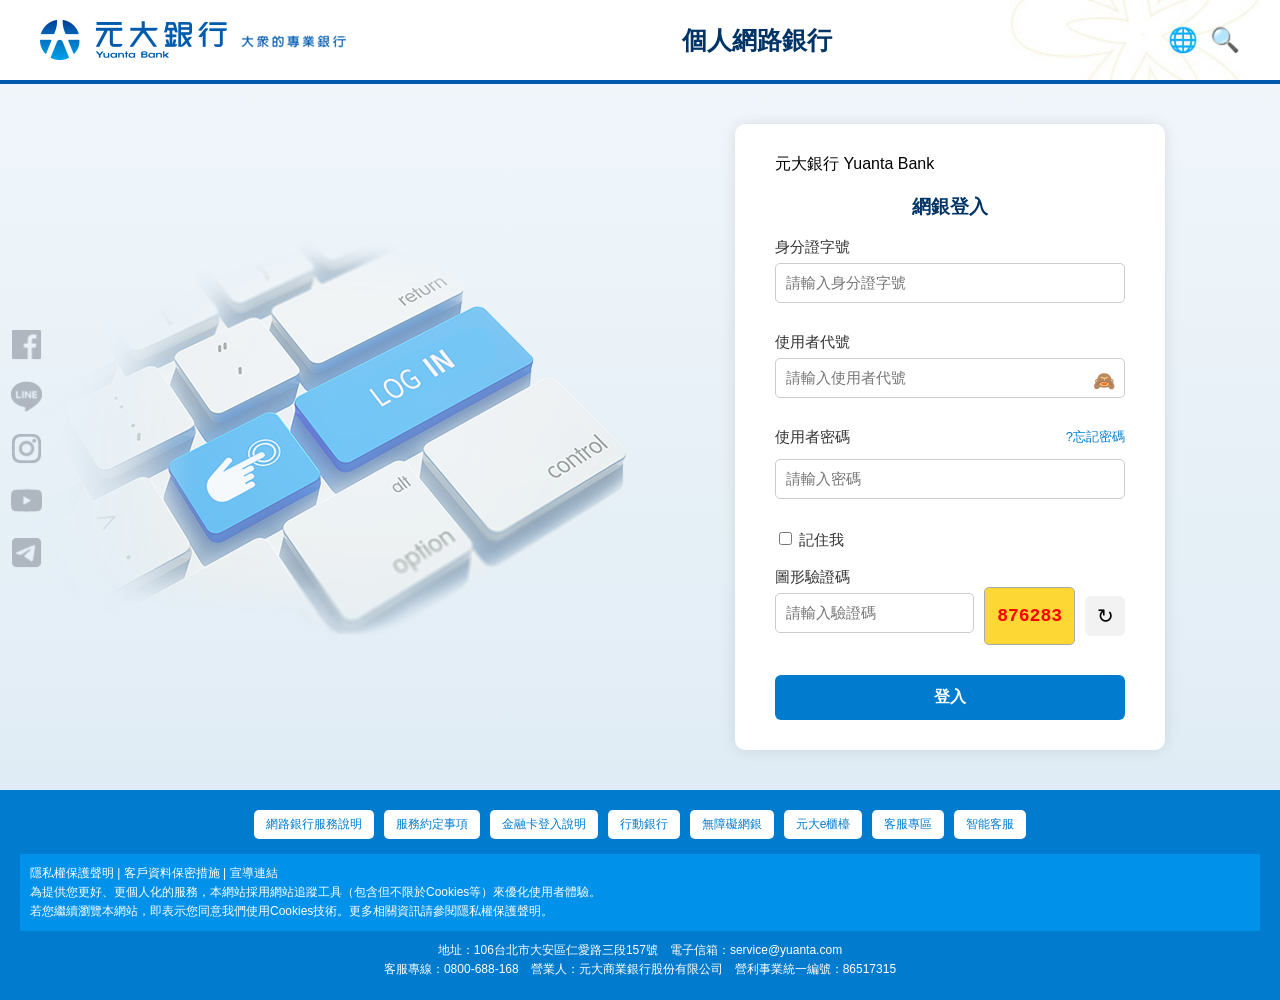
==== commit 67ee8ac0: "修改細節" ====
--- a/index.html
+++ b/index.html
@@ -52,9 +52,11 @@
             </label>
             <input id="userPwd" type="password" placeholder="請輸入密碼" required />
           </div>
-          <div class="remember-box">
-            <input type="checkbox" id="rememberMe"> <label for="rememberMe" class="lang" data-zh="記住我" data-en="Remember Me">記住我</label>
-          </div>
+          <label class="remember-me">
+            <input type="checkbox" id="rememberMe" />
+            記住我
+          </label>
+
           <label for="captchaInput">圖形驗證碼</label>
           <div class="captcha-box">
             <input id="captchaInput" type="text" placeholder="請輸入驗證碼" required />
--- a/style.css
+++ b/style.css
@@ -403,4 +403,4 @@
 .lang-toggle:hover {
     background-color: #007BCE;
     color: white;
-}
+}
